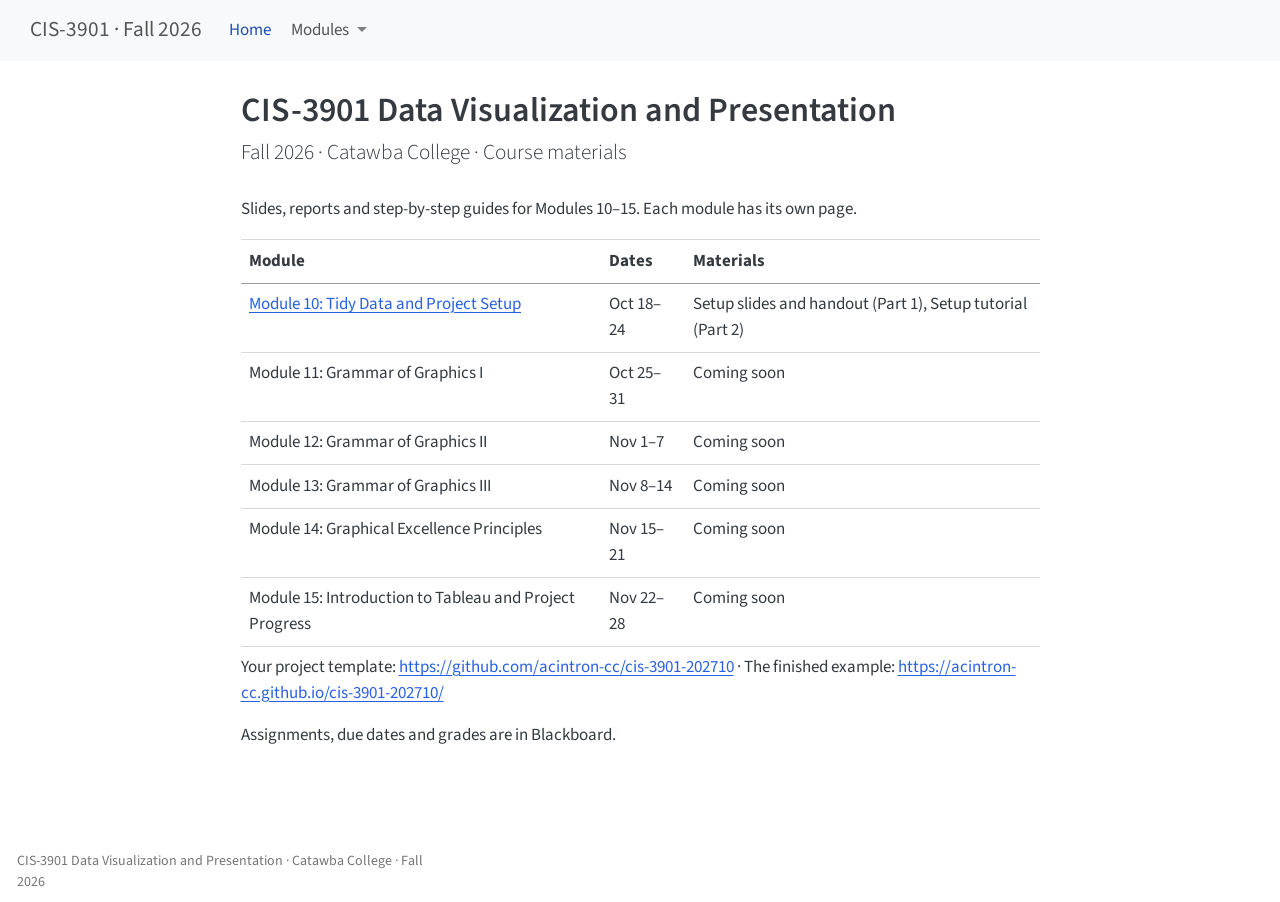
==== docs/index.html @ d6fdb930 "Commit message" ====
<!DOCTYPE html>
<html xmlns="http://www.w3.org/1999/xhtml" lang="en-US" xml:lang="en-US"><head>

<meta charset="utf-8">
<meta name="generator" content="quarto-1.8.27">

<meta name="viewport" content="width=device-width, initial-scale=1.0, user-scalable=yes">


<title>CIS-3901 Data Visualization and Presentation – CIS-3901 · Fall 2026</title>
<style>
code{white-space: pre-wrap;}
span.smallcaps{font-variant: small-caps;}
div.columns{display: flex; gap: min(4vw, 1.5em);}
div.column{flex: auto; overflow-x: auto;}
div.hanging-indent{margin-left: 1.5em; text-indent: -1.5em;}
ul.task-list{list-style: none;}
ul.task-list li input[type="checkbox"] {
  width: 0.8em;
  margin: 0 0.8em 0.2em -1em; /* quarto-specific, see https://github.com/quarto-dev/quarto-cli/issues/4556 */ 
  vertical-align: middle;
}
</style>


<script src="site_libs/quarto-nav/quarto-nav.js"></script>
<script src="site_libs/quarto-nav/headroom.min.js"></script>
<script src="site_libs/clipboard/clipboard.min.js"></script>
<script src="site_libs/quarto-search/autocomplete.umd.js"></script>
<script src="site_libs/quarto-search/fuse.min.js"></script>
<script src="site_libs/quarto-search/quarto-search.js"></script>
<meta name="quarto:offset" content="./">
<script src="site_libs/quarto-html/quarto.js" type="module"></script>
<script src="site_libs/quarto-html/tabsets/tabsets.js" type="module"></script>
<script src="site_libs/quarto-html/axe/axe-check.js" type="module"></script>
<script src="site_libs/quarto-html/popper.min.js"></script>
<script src="site_libs/quarto-html/tippy.umd.min.js"></script>
<script src="site_libs/quarto-html/anchor.min.js"></script>
<link href="site_libs/quarto-html/tippy.css" rel="stylesheet">
<link href="site_libs/quarto-html/quarto-syntax-highlighting-ed96de9b727972fe78a7b5d16c58bf87.css" rel="stylesheet" id="quarto-text-highlighting-styles">
<script src="site_libs/bootstrap/bootstrap.min.js"></script>
<link href="site_libs/bootstrap/bootstrap-icons.css" rel="stylesheet">
<link href="site_libs/bootstrap/bootstrap-6ec4d56ceab3e414357765a6fcb81d40.min.css" rel="stylesheet" append-hash="true" id="quarto-bootstrap" data-mode="light">
<script id="quarto-search-options" type="application/json">{
  "location": "navbar",
  "copy-button": false,
  "collapse-after": 3,
  "panel-placement": "end",
  "type": "overlay",
  "limit": 50,
  "keyboard-shortcut": [
    "f",
    "/",
    "s"
  ],
  "show-item-context": false,
  "language": {
    "search-no-results-text": "No results",
    "search-matching-documents-text": "matching documents",
    "search-copy-link-title": "Copy link to search",
    "search-hide-matches-text": "Hide additional matches",
    "search-more-match-text": "more match in this document",
    "search-more-matches-text": "more matches in this document",
    "search-clear-button-title": "Clear",
    "search-text-placeholder": "",
    "search-detached-cancel-button-title": "Cancel",
    "search-submit-button-title": "Submit",
    "search-label": "Search"
  }
}</script>


</head>

<body class="nav-fixed fullcontent quarto-light">

<div id="quarto-search-results"></div>
  <header id="quarto-header" class="headroom fixed-top">
    <nav class="navbar navbar-expand-lg " data-bs-theme="dark">
      <div class="navbar-container container-fluid">
      <div class="navbar-brand-container mx-auto">
    <a class="navbar-brand" href="./index.html">
    <span class="navbar-title">CIS-3901 · Fall 2026</span>
    </a>
  </div>
            <div id="quarto-search" class="" title="Search"></div>
          <button class="navbar-toggler" type="button" data-bs-toggle="collapse" data-bs-target="#navbarCollapse" aria-controls="navbarCollapse" role="menu" aria-expanded="false" aria-label="Toggle navigation" onclick="if (window.quartoToggleHeadroom) { window.quartoToggleHeadroom(); }">
  <span class="navbar-toggler-icon"></span>
</button>
          <div class="collapse navbar-collapse" id="navbarCollapse">
            <ul class="navbar-nav navbar-nav-scroll me-auto">
  <li class="nav-item">
    <a class="nav-link active" href="./index.html" aria-current="page"> 
<span class="menu-text">Home</span></a>
  </li>  
  <li class="nav-item dropdown ">
    <a class="nav-link dropdown-toggle" href="#" id="nav-menu-modules" role="link" data-bs-toggle="dropdown" aria-expanded="false">
 <span class="menu-text">Modules</span>
    </a>
    <ul class="dropdown-menu" aria-labelledby="nav-menu-modules">    
        <li>
    <a class="dropdown-item" href="./module-10/index.html">
 <span class="dropdown-text">Module 10: Tidy Data and Project Setup</span></a>
  </li>  
    </ul>
  </li>
</ul>
          </div> <!-- /navcollapse -->
            <div class="quarto-navbar-tools">
</div>
      </div> <!-- /container-fluid -->
    </nav>
</header>
<!-- content -->
<div id="quarto-content" class="quarto-container page-columns page-rows-contents page-layout-article page-navbar">
<!-- sidebar -->
<!-- margin-sidebar -->
    
<!-- main -->
<main class="content" id="quarto-document-content">

<header id="title-block-header" class="quarto-title-block default">
<div class="quarto-title">
<h1 class="title">CIS-3901 Data Visualization and Presentation</h1>
<p class="subtitle lead">Fall 2026 · Catawba College · Course materials</p>
</div>



<div class="quarto-title-meta">

    
  
    
  </div>
  


</header>


<p>Slides, reports and step-by-step guides for Modules 10–15. Each module has its own page.</p>
<table class="caption-top table">
<thead>
<tr class="header">
<th>Module</th>
<th>Dates</th>
<th>Materials</th>
</tr>
</thead>
<tbody>
<tr class="odd">
<td><a href="./module-10/index.html">Module 10: Tidy Data and Project Setup</a></td>
<td>Oct 18–24</td>
<td>Setup slides and handout (Part 1), Setup tutorial (Part 2)</td>
</tr>
<tr class="even">
<td>Module 11: Grammar of Graphics I</td>
<td>Oct 25–31</td>
<td>Coming soon</td>
</tr>
<tr class="odd">
<td>Module 12: Grammar of Graphics II</td>
<td>Nov 1–7</td>
<td>Coming soon</td>
</tr>
<tr class="even">
<td>Module 13: Grammar of Graphics III</td>
<td>Nov 8–14</td>
<td>Coming soon</td>
</tr>
<tr class="odd">
<td>Module 14: Graphical Excellence Principles</td>
<td>Nov 15–21</td>
<td>Coming soon</td>
</tr>
<tr class="even">
<td>Module 15: Introduction to Tableau and Project Progress</td>
<td>Nov 22–28</td>
<td>Coming soon</td>
</tr>
</tbody>
</table>
<p>Your project template: <a href="https://github.com/acintron-cc/cis-3901-202710" class="uri">https://github.com/acintron-cc/cis-3901-202710</a> · The finished example: <a href="https://acintron-cc.github.io/cis-3901-202710/" class="uri">https://acintron-cc.github.io/cis-3901-202710/</a></p>
<p>Assignments, due dates and grades are in Blackboard.</p>



</main> <!-- /main -->
<script id="quarto-html-after-body" type="application/javascript">
  window.document.addEventListener("DOMContentLoaded", function (event) {
    const icon = "";
    const anchorJS = new window.AnchorJS();
    anchorJS.options = {
      placement: 'right',
      icon: icon
    };
    anchorJS.add('.anchored');
    const isCodeAnnotation = (el) => {
      for (const clz of el.classList) {
        if (clz.startsWith('code-annotation-')) {                     
          return true;
        }
      }
      return false;
    }
    const onCopySuccess = function(e) {
      // button target
      const button = e.trigger;
      // don't keep focus
      button.blur();
      // flash "checked"
      button.classList.add('code-copy-button-checked');
      var currentTitle = button.getAttribute("title");
      button.setAttribute("title", "Copied!");
      let tooltip;
      if (window.bootstrap) {
        button.setAttribute("data-bs-toggle", "tooltip");
        button.setAttribute("data-bs-placement", "left");
        button.setAttribute("data-bs-title", "Copied!");
        tooltip = new bootstrap.Tooltip(button, 
          { trigger: "manual", 
            customClass: "code-copy-button-tooltip",
            offset: [0, -8]});
        tooltip.show();    
      }
      setTimeout(function() {
        if (tooltip) {
          tooltip.hide();
          button.removeAttribute("data-bs-title");
          button.removeAttribute("data-bs-toggle");
          button.removeAttribute("data-bs-placement");
        }
        button.setAttribute("title", currentTitle);
        button.classList.remove('code-copy-button-checked');
      }, 1000);
      // clear code selection
      e.clearSelection();
    }
    const getTextToCopy = function(trigger) {
      const outerScaffold = trigger.parentElement.cloneNode(true);
      const codeEl = outerScaffold.querySelector('code');
      for (const childEl of codeEl.children) {
        if (isCodeAnnotation(childEl)) {
          childEl.remove();
        }
      }
      return codeEl.innerText;
    }
    const clipboard = new window.ClipboardJS('.code-copy-button:not([data-in-quarto-modal])', {
      text: getTextToCopy
    });
    clipboard.on('success', onCopySuccess);
    if (window.document.getElementById('quarto-embedded-source-code-modal')) {
      const clipboardModal = new window.ClipboardJS('.code-copy-button[data-in-quarto-modal]', {
        text: getTextToCopy,
        container: window.document.getElementById('quarto-embedded-source-code-modal')
      });
      clipboardModal.on('success', onCopySuccess);
    }
      var localhostRegex = new RegExp(/^(?:http|https):\/\/localhost\:?[0-9]*\//);
      var mailtoRegex = new RegExp(/^mailto:/);
        var filterRegex = new RegExp("https:\/\/acintron-cc\.github\.io\/cis-3901-202710-guides\/");
      var isInternal = (href) => {
          return filterRegex.test(href) || localhostRegex.test(href) || mailtoRegex.test(href);
      }
      // Inspect non-navigation links and adorn them if external
     var links = window.document.querySelectorAll('a[href]:not(.nav-link):not(.navbar-brand):not(.toc-action):not(.sidebar-link):not(.sidebar-item-toggle):not(.pagination-link):not(.no-external):not([aria-hidden]):not(.dropdown-item):not(.quarto-navigation-tool):not(.about-link)');
      for (var i=0; i<links.length; i++) {
        const link = links[i];
        if (!isInternal(link.href)) {
          // undo the damage that might have been done by quarto-nav.js in the case of
          // links that we want to consider external
          if (link.dataset.originalHref !== undefined) {
            link.href = link.dataset.originalHref;
          }
        }
      }
    function tippyHover(el, contentFn, onTriggerFn, onUntriggerFn) {
      const config = {
        allowHTML: true,
        maxWidth: 500,
        delay: 100,
        arrow: false,
        appendTo: function(el) {
            return el.parentElement;
        },
        interactive: true,
        interactiveBorder: 10,
        theme: 'quarto',
        placement: 'bottom-start',
      };
      if (contentFn) {
        config.content = contentFn;
      }
      if (onTriggerFn) {
        config.onTrigger = onTriggerFn;
      }
      if (onUntriggerFn) {
        config.onUntrigger = onUntriggerFn;
      }
      window.tippy(el, config); 
    }
    const noterefs = window.document.querySelectorAll('a[role="doc-noteref"]');
    for (var i=0; i<noterefs.length; i++) {
      const ref = noterefs[i];
      tippyHover(ref, function() {
        // use id or data attribute instead here
        let href = ref.getAttribute('data-footnote-href') || ref.getAttribute('href');
        try { href = new URL(href).hash; } catch {}
        const id = href.replace(/^#\/?/, "");
        const note = window.document.getElementById(id);
        if (note) {
          return note.innerHTML;
        } else {
          return "";
        }
      });
    }
    const xrefs = window.document.querySelectorAll('a.quarto-xref');
    const processXRef = (id, note) => {
      // Strip column container classes
      const stripColumnClz = (el) => {
        el.classList.remove("page-full", "page-columns");
        if (el.children) {
          for (const child of el.children) {
            stripColumnClz(child);
          }
        }
      }
      stripColumnClz(note)
      if (id === null || id.startsWith('sec-')) {
        // Special case sections, only their first couple elements
        const container = document.createElement("div");
        if (note.children && note.children.length > 2) {
          container.appendChild(note.children[0].cloneNode(true));
          for (let i = 1; i < note.children.length; i++) {
            const child = note.children[i];
            if (child.tagName === "P" && child.innerText === "") {
              continue;
            } else {
              container.appendChild(child.cloneNode(true));
              break;
            }
          }
          if (window.Quarto?.typesetMath) {
            window.Quarto.typesetMath(container);
          }
          return container.innerHTML
        } else {
          if (window.Quarto?.typesetMath) {
            window.Quarto.typesetMath(note);
          }
          return note.innerHTML;
        }
      } else {
        // Remove any anchor links if they are present
        const anchorLink = note.querySelector('a.anchorjs-link');
        if (anchorLink) {
          anchorLink.remove();
        }
        if (window.Quarto?.typesetMath) {
          window.Quarto.typesetMath(note);
        }
        if (note.classList.contains("callout")) {
          return note.outerHTML;
        } else {
          return note.innerHTML;
        }
      }
    }
    for (var i=0; i<xrefs.length; i++) {
      const xref = xrefs[i];
      tippyHover(xref, undefined, function(instance) {
        instance.disable();
        let url = xref.getAttribute('href');
        let hash = undefined; 
        if (url.startsWith('#')) {
          hash = url;
        } else {
          try { hash = new URL(url).hash; } catch {}
        }
        if (hash) {
          const id = hash.replace(/^#\/?/, "");
          const note = window.document.getElementById(id);
          if (note !== null) {
            try {
              const html = processXRef(id, note.cloneNode(true));
              instance.setContent(html);
            } finally {
              instance.enable();
              instance.show();
            }
          } else {
            // See if we can fetch this
            fetch(url.split('#')[0])
            .then(res => res.text())
            .then(html => {
              const parser = new DOMParser();
              const htmlDoc = parser.parseFromString(html, "text/html");
              const note = htmlDoc.getElementById(id);
              if (note !== null) {
                const html = processXRef(id, note);
                instance.setContent(html);
              } 
            }).finally(() => {
              instance.enable();
              instance.show();
            });
          }
        } else {
          // See if we can fetch a full url (with no hash to target)
          // This is a special case and we should probably do some content thinning / targeting
          fetch(url)
          .then(res => res.text())
          .then(html => {
            const parser = new DOMParser();
            const htmlDoc = parser.parseFromString(html, "text/html");
            const note = htmlDoc.querySelector('main.content');
            if (note !== null) {
              // This should only happen for chapter cross references
              // (since there is no id in the URL)
              // remove the first header
              if (note.children.length > 0 && note.children[0].tagName === "HEADER") {
                note.children[0].remove();
              }
              const html = processXRef(null, note);
              instance.setContent(html);
            } 
          }).finally(() => {
            instance.enable();
            instance.show();
          });
        }
      }, function(instance) {
      });
    }
        let selectedAnnoteEl;
        const selectorForAnnotation = ( cell, annotation) => {
          let cellAttr = 'data-code-cell="' + cell + '"';
          let lineAttr = 'data-code-annotation="' +  annotation + '"';
          const selector = 'span[' + cellAttr + '][' + lineAttr + ']';
          return selector;
        }
        const selectCodeLines = (annoteEl) => {
          const doc = window.document;
          const targetCell = annoteEl.getAttribute("data-target-cell");
          const targetAnnotation = annoteEl.getAttribute("data-target-annotation");
          const annoteSpan = window.document.querySelector(selectorForAnnotation(targetCell, targetAnnotation));
          const lines = annoteSpan.getAttribute("data-code-lines").split(",");
          const lineIds = lines.map((line) => {
            return targetCell + "-" + line;
          })
          let top = null;
          let height = null;
          let parent = null;
          if (lineIds.length > 0) {
              //compute the position of the single el (top and bottom and make a div)
              const el = window.document.getElementById(lineIds[0]);
              top = el.offsetTop;
              height = el.offsetHeight;
              parent = el.parentElement.parentElement;
            if (lineIds.length > 1) {
              const lastEl = window.document.getElementById(lineIds[lineIds.length - 1]);
              const bottom = lastEl.offsetTop + lastEl.offsetHeight;
              height = bottom - top;
            }
            if (top !== null && height !== null && parent !== null) {
              // cook up a div (if necessary) and position it 
              let div = window.document.getElementById("code-annotation-line-highlight");
              if (div === null) {
                div = window.document.createElement("div");
                div.setAttribute("id", "code-annotation-line-highlight");
                div.style.position = 'absolute';
                parent.appendChild(div);
              }
              div.style.top = top - 2 + "px";
              div.style.height = height + 4 + "px";
              div.style.left = 0;
              let gutterDiv = window.document.getElementById("code-annotation-line-highlight-gutter");
              if (gutterDiv === null) {
                gutterDiv = window.document.createElement("div");
                gutterDiv.setAttribute("id", "code-annotation-line-highlight-gutter");
                gutterDiv.style.position = 'absolute';
                const codeCell = window.document.getElementById(targetCell);
                const gutter = codeCell.querySelector('.code-annotation-gutter');
                gutter.appendChild(gutterDiv);
              }
              gutterDiv.style.top = top - 2 + "px";
              gutterDiv.style.height = height + 4 + "px";
            }
            selectedAnnoteEl = annoteEl;
          }
        };
        const unselectCodeLines = () => {
          const elementsIds = ["code-annotation-line-highlight", "code-annotation-line-highlight-gutter"];
          elementsIds.forEach((elId) => {
            const div = window.document.getElementById(elId);
            if (div) {
              div.remove();
            }
          });
          selectedAnnoteEl = undefined;
        };
          // Handle positioning of the toggle
      window.addEventListener(
        "resize",
        throttle(() => {
          elRect = undefined;
          if (selectedAnnoteEl) {
            selectCodeLines(selectedAnnoteEl);
          }
        }, 10)
      );
      function throttle(fn, ms) {
      let throttle = false;
      let timer;
        return (...args) => {
          if(!throttle) { // first call gets through
              fn.apply(this, args);
              throttle = true;
          } else { // all the others get throttled
              if(timer) clearTimeout(timer); // cancel #2
              timer = setTimeout(() => {
                fn.apply(this, args);
                timer = throttle = false;
              }, ms);
          }
        };
      }
        // Attach click handler to the DT
        const annoteDls = window.document.querySelectorAll('dt[data-target-cell]');
        for (const annoteDlNode of annoteDls) {
          annoteDlNode.addEventListener('click', (event) => {
            const clickedEl = event.target;
            if (clickedEl !== selectedAnnoteEl) {
              unselectCodeLines();
              const activeEl = window.document.querySelector('dt[data-target-cell].code-annotation-active');
              if (activeEl) {
                activeEl.classList.remove('code-annotation-active');
              }
              selectCodeLines(clickedEl);
              clickedEl.classList.add('code-annotation-active');
            } else {
              // Unselect the line
              unselectCodeLines();
              clickedEl.classList.remove('code-annotation-active');
            }
          });
        }
    const findCites = (el) => {
      const parentEl = el.parentElement;
      if (parentEl) {
        const cites = parentEl.dataset.cites;
        if (cites) {
          return {
            el,
            cites: cites.split(' ')
          };
        } else {
          return findCites(el.parentElement)
        }
      } else {
        return undefined;
      }
    };
    var bibliorefs = window.document.querySelectorAll('a[role="doc-biblioref"]');
    for (var i=0; i<bibliorefs.length; i++) {
      const ref = bibliorefs[i];
      const citeInfo = findCites(ref);
      if (citeInfo) {
        tippyHover(citeInfo.el, function() {
          var popup = window.document.createElement('div');
          citeInfo.cites.forEach(function(cite) {
            var citeDiv = window.document.createElement('div');
            citeDiv.classList.add('hanging-indent');
            citeDiv.classList.add('csl-entry');
            var biblioDiv = window.document.getElementById('ref-' + cite);
            if (biblioDiv) {
              citeDiv.innerHTML = biblioDiv.innerHTML;
            }
            popup.appendChild(citeDiv);
          });
          return popup.innerHTML;
        });
      }
    }
  });
  </script>
</div> <!-- /content -->
<footer class="footer">
  <div class="nav-footer">
    <div class="nav-footer-left">
<p>CIS-3901 Data Visualization and Presentation · Catawba College · Fall 2026</p>
</div>   
    <div class="nav-footer-center">
      &nbsp;
    </div>
    <div class="nav-footer-right">
      &nbsp;
    </div>
  </div>
</footer>




</body></html>
---- docs/site_libs/quarto-html/tippy.css ----
.tippy-box[data-animation=fade][data-state=hidden]{opacity:0}[data-tippy-root]{max-width:calc(100vw - 10px)}.tippy-box{position:relative;background-color:#333;color:#fff;border-radius:4px;font-size:14px;line-height:1.4;white-space:normal;outline:0;transition-property:transform,visibility,opacity}.tippy-box[data-placement^=top]>.tippy-arrow{bottom:0}.tippy-box[data-placement^=top]>.tippy-arrow:before{bottom:-7px;left:0;border-width:8px 8px 0;border-top-color:initial;transform-origin:center top}.tippy-box[data-placement^=bottom]>.tippy-arrow{top:0}.tippy-box[data-placement^=bottom]>.tippy-arrow:before{top:-7px;left:0;border-width:0 8px 8px;border-bottom-color:initial;transform-origin:center bottom}.tippy-box[data-placement^=left]>.tippy-arrow{right:0}.tippy-box[data-placement^=left]>.tippy-arrow:before{border-width:8px 0 8px 8px;border-left-color:initial;right:-7px;transform-origin:center left}.tippy-box[data-placement^=right]>.tippy-arrow{left:0}.tippy-box[data-placement^=right]>.tippy-arrow:before{left:-7px;border-width:8px 8px 8px 0;border-right-color:initial;transform-origin:center right}.tippy-box[data-inertia][data-state=visible]{transition-timing-function:cubic-bezier(.54,1.5,.38,1.11)}.tippy-arrow{width:16px;height:16px;color:#333}.tippy-arrow:before{content:"";position:absolute;border-color:transparent;border-style:solid}.tippy-content{position:relative;padding:5px 9px;z-index:1}
---- docs/site_libs/quarto-html/quarto-syntax-highlighting-ed96de9b727972fe78a7b5d16c58bf87.css ----
/* quarto syntax highlight colors */
:root {
  --quarto-hl-ot-color: #003B4F;
  --quarto-hl-at-color: #657422;
  --quarto-hl-ss-color: #20794D;
  --quarto-hl-an-color: #5E5E5E;
  --quarto-hl-fu-color: #4758AB;
  --quarto-hl-st-color: #20794D;
  --quarto-hl-cf-color: #003B4F;
  --quarto-hl-op-color: #5E5E5E;
  --quarto-hl-er-color: #AD0000;
  --quarto-hl-bn-color: #AD0000;
  --quarto-hl-al-color: #AD0000;
  --quarto-hl-va-color: #111111;
  --quarto-hl-bu-color: inherit;
  --quarto-hl-ex-color: inherit;
  --quarto-hl-pp-color: #AD0000;
  --quarto-hl-in-color: #5E5E5E;
  --quarto-hl-vs-color: #20794D;
  --quarto-hl-wa-color: #5E5E5E;
  --quarto-hl-do-color: #5E5E5E;
  --quarto-hl-im-color: #00769E;
  --quarto-hl-ch-color: #20794D;
  --quarto-hl-dt-color: #AD0000;
  --quarto-hl-fl-color: #AD0000;
  --quarto-hl-co-color: #5E5E5E;
  --quarto-hl-cv-color: #5E5E5E;
  --quarto-hl-cn-color: #8f5902;
  --quarto-hl-sc-color: #5E5E5E;
  --quarto-hl-dv-color: #AD0000;
  --quarto-hl-kw-color: #003B4F;
}

/* other quarto variables */
:root {
  --quarto-font-monospace: SFMono-Regular, Menlo, Monaco, Consolas, "Liberation Mono", "Courier New", monospace;
}

/* syntax highlight based on Pandoc's rules */
pre > code.sourceCode > span {
  color: #003B4F;
}

code.sourceCode > span {
  color: #003B4F;
}

div.sourceCode,
div.sourceCode pre.sourceCode {
  color: #003B4F;
}

/* Normal */
code span {
  color: #003B4F;
}

/* Alert */
code span.al {
  color: #AD0000;
  font-style: inherit;
}

/* Annotation */
code span.an {
  color: #5E5E5E;
  font-style: inherit;
}

/* Attribute */
code span.at {
  color: #657422;
  font-style: inherit;
}

/* BaseN */
code span.bn {
  color: #AD0000;
  font-style: inherit;
}

/* BuiltIn */
code span.bu {
  font-style: inherit;
}

/* ControlFlow */
code span.cf {
  color: #003B4F;
  font-weight: bold;
  font-style: inherit;
}

/* Char */
code span.ch {
  color: #20794D;
  font-style: inherit;
}

/* Constant */
code span.cn {
  color: #8f5902;
  font-style: inherit;
}

/* Comment */
code span.co {
  color: #5E5E5E;
  font-style: inherit;
}

/* CommentVar */
code span.cv {
  color: #5E5E5E;
  font-style: italic;
}

/* Documentation */
code span.do {
  color: #5E5E5E;
  font-style: italic;
}

/* DataType */
code span.dt {
  color: #AD0000;
  font-style: inherit;
}

/* DecVal */
code span.dv {
  color: #AD0000;
  font-style: inherit;
}

/* Error */
code span.er {
  color: #AD0000;
  font-style: inherit;
}

/* Extension */
code span.ex {
  font-style: inherit;
}

/* Float */
code span.fl {
  color: #AD0000;
  font-style: inherit;
}

/* Function */
code span.fu {
  color: #4758AB;
  font-style: inherit;
}

/* Import */
code span.im {
  color: #00769E;
  font-style: inherit;
}

/* Information */
code span.in {
  color: #5E5E5E;
  font-style: inherit;
}

/* Keyword */
code span.kw {
  color: #003B4F;
  font-weight: bold;
  font-style: inherit;
}

/* Operator */
code span.op {
  color: #5E5E5E;
  font-style: inherit;
}

/* Other */
code span.ot {
  color: #003B4F;
  font-style: inherit;
}

/* Preprocessor */
code span.pp {
  color: #AD0000;
  font-style: inherit;
}

/* SpecialChar */
code span.sc {
  color: #5E5E5E;
  font-style: inherit;
}

/* SpecialString */
code span.ss {
  color: #20794D;
  font-style: inherit;
}

/* String */
code span.st {
  color: #20794D;
  font-style: inherit;
}

/* Variable */
code span.va {
  color: #111111;
  font-style: inherit;
}

/* VerbatimString */
code span.vs {
  color: #20794D;
  font-style: inherit;
}

/* Warning */
code span.wa {
  color: #5E5E5E;
  font-style: italic;
}

.prevent-inlining {
  content: "</";
}

/*# sourceMappingURL=0920dd6d7437995b8cdf7429764427b1.css.map */
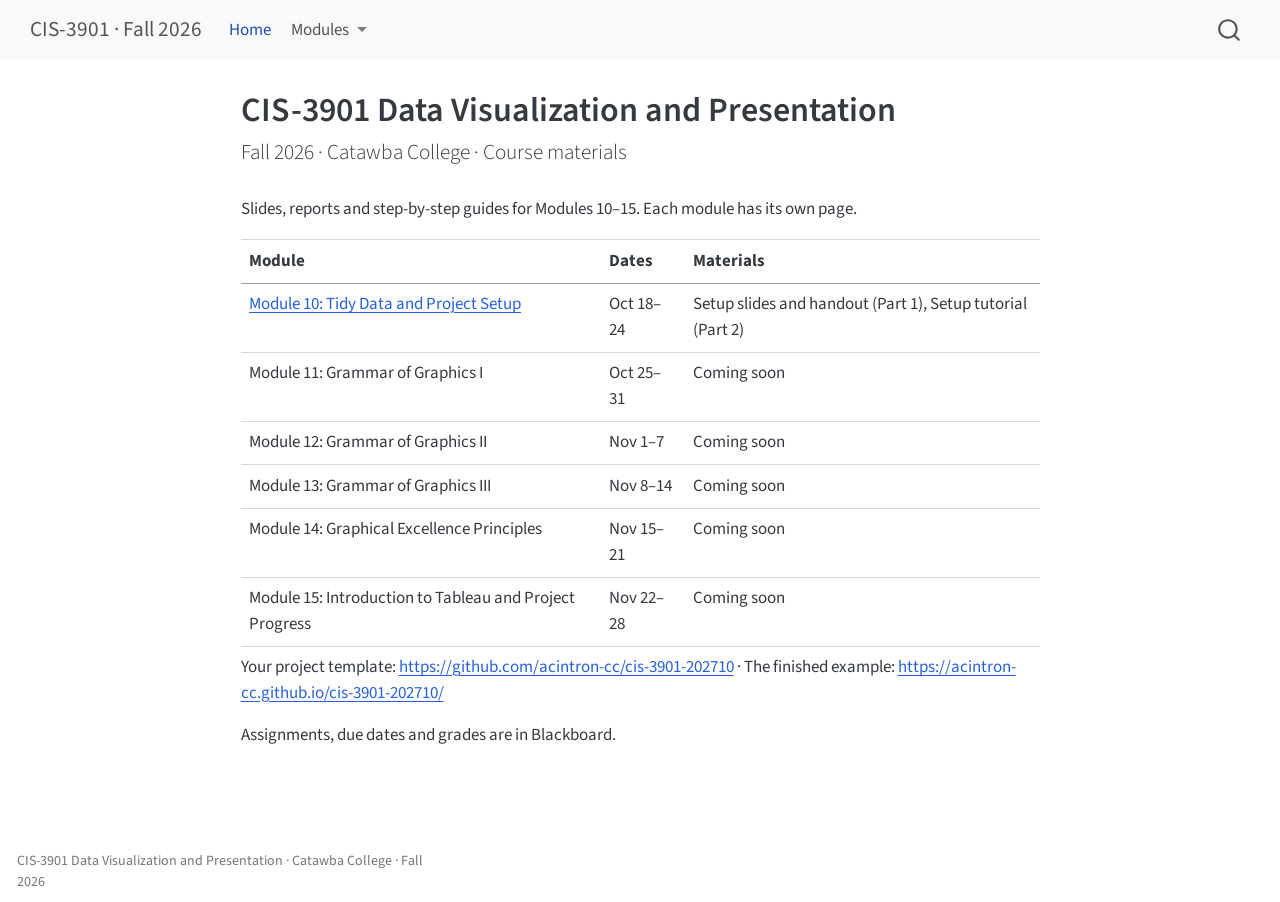
==== commit 992d9b9d: "Add Module 11 practice page; re-render site with Quarto 1.9.38 Co-Authored-By: Claude Opus 5.5 <nore" ====
--- a/docs/index.html
+++ b/docs/index.html
@@ -2,13 +2,16 @@
 <html xmlns="http://www.w3.org/1999/xhtml" lang="en-US" xml:lang="en-US"><head>
 
 <meta charset="utf-8">
-<meta name="generator" content="quarto-1.8.27">
+<meta name="generator" content="quarto-1.9.38">
 
 <meta name="viewport" content="width=device-width, initial-scale=1.0, user-scalable=yes">
 
 
 <title>CIS-3901 Data Visualization and Presentation – CIS-3901 · Fall 2026</title>
 <style>
+/* Default styles provided by pandoc.
+** See https://pandoc.org/MANUAL.html#variables-for-html for config info.
+*/
 code{white-space: pre-wrap;}
 span.smallcaps{font-variant: small-caps;}
 div.columns{display: flex; gap: min(4vw, 1.5em);}
@@ -32,15 +35,14 @@
 <meta name="quarto:offset" content="./">
 <script src="site_libs/quarto-html/quarto.js" type="module"></script>
 <script src="site_libs/quarto-html/tabsets/tabsets.js" type="module"></script>
-<script src="site_libs/quarto-html/axe/axe-check.js" type="module"></script>
 <script src="site_libs/quarto-html/popper.min.js"></script>
 <script src="site_libs/quarto-html/tippy.umd.min.js"></script>
 <script src="site_libs/quarto-html/anchor.min.js"></script>
 <link href="site_libs/quarto-html/tippy.css" rel="stylesheet">
-<link href="site_libs/quarto-html/quarto-syntax-highlighting-ed96de9b727972fe78a7b5d16c58bf87.css" rel="stylesheet" id="quarto-text-highlighting-styles">
+<link href="site_libs/quarto-html/quarto-syntax-highlighting-15634bcf2e68342d4ad2dfa704d543f6.css" rel="stylesheet" id="quarto-text-highlighting-styles">
 <script src="site_libs/bootstrap/bootstrap.min.js"></script>
 <link href="site_libs/bootstrap/bootstrap-icons.css" rel="stylesheet">
-<link href="site_libs/bootstrap/bootstrap-6ec4d56ceab3e414357765a6fcb81d40.min.css" rel="stylesheet" append-hash="true" id="quarto-bootstrap" data-mode="light">
+<link href="site_libs/bootstrap/bootstrap-6388ad00bb6ecaefa25b9a98db1edf18.min.css" rel="stylesheet" append-hash="true" id="quarto-bootstrap" data-mode="light">
 <script id="quarto-search-options" type="application/json">{
   "location": "navbar",
   "copy-button": false,
@@ -101,6 +103,10 @@
         <li>
     <a class="dropdown-item" href="./module-10/index.html">
  <span class="dropdown-text">Module 10: Tidy Data and Project Setup</span></a>
+  </li>  
+        <li>
+    <a class="dropdown-item" href="./module-11/index.html">
+ <span class="dropdown-text">Module 11: Grammar of Graphics I</span></a>
   </li>  
     </ul>
   </li>
--- a/docs/site_libs/quarto-html/quarto-syntax-highlighting-15634bcf2e68342d4ad2dfa704d543f6.css
+++ b/docs/site_libs/quarto-html/quarto-syntax-highlighting-15634bcf2e68342d4ad2dfa704d543f6.css
@@ -0,0 +1,236 @@
+/* quarto syntax highlight colors */
+:root {
+  --quarto-hl-ot-color: #003B4F;
+  --quarto-hl-at-color: #657422;
+  --quarto-hl-ss-color: #20794D;
+  --quarto-hl-an-color: #5E5E5E;
+  --quarto-hl-fu-color: #4758AB;
+  --quarto-hl-st-color: #20794D;
+  --quarto-hl-cf-color: #003B4F;
+  --quarto-hl-op-color: #5E5E5E;
+  --quarto-hl-er-color: #AD0000;
+  --quarto-hl-bn-color: #AD0000;
+  --quarto-hl-al-color: #AD0000;
+  --quarto-hl-va-color: #111111;
+  --quarto-hl-bu-color: inherit;
+  --quarto-hl-ex-color: inherit;
+  --quarto-hl-pp-color: #AD0000;
+  --quarto-hl-in-color: #5E5E5E;
+  --quarto-hl-vs-color: #20794D;
+  --quarto-hl-wa-color: #5E5E5E;
+  --quarto-hl-do-color: #5E5E5E;
+  --quarto-hl-im-color: #00769E;
+  --quarto-hl-ch-color: #20794D;
+  --quarto-hl-dt-color: #AD0000;
+  --quarto-hl-fl-color: #AD0000;
+  --quarto-hl-co-color: #5E5E5E;
+  --quarto-hl-cv-color: #5E5E5E;
+  --quarto-hl-cn-color: #8f5902;
+  --quarto-hl-sc-color: #5E5E5E;
+  --quarto-hl-dv-color: #AD0000;
+  --quarto-hl-kw-color: #003B4F;
+}
+
+/* other quarto variables */
+:root {
+  --quarto-font-monospace: SFMono-Regular, Menlo, Monaco, Consolas, "Liberation Mono", "Courier New", monospace;
+}
+
+/* syntax highlight based on Pandoc's rules */
+pre > code.sourceCode > span {
+  color: #003B4F;
+}
+
+code.sourceCode > span {
+  color: #003B4F;
+}
+
+div.sourceCode,
+div.sourceCode pre.sourceCode {
+  color: #003B4F;
+}
+
+/* Normal */
+code span {
+  color: #003B4F;
+}
+
+/* Alert */
+code span.al {
+  color: #AD0000;
+  font-style: inherit;
+}
+
+/* Annotation */
+code span.an {
+  color: #5E5E5E;
+  font-style: inherit;
+}
+
+/* Attribute */
+code span.at {
+  color: #657422;
+  font-style: inherit;
+}
+
+/* BaseN */
+code span.bn {
+  color: #AD0000;
+  font-style: inherit;
+}
+
+/* BuiltIn */
+code span.bu {
+  font-style: inherit;
+}
+
+/* ControlFlow */
+code span.cf {
+  color: #003B4F;
+  font-weight: bold;
+  font-style: inherit;
+}
+
+/* Char */
+code span.ch {
+  color: #20794D;
+  font-style: inherit;
+}
+
+/* Constant */
+code span.cn {
+  color: #8f5902;
+  font-style: inherit;
+}
+
+/* Comment */
+code span.co {
+  color: #5E5E5E;
+  font-style: inherit;
+}
+
+/* CommentVar */
+code span.cv {
+  color: #5E5E5E;
+  font-style: italic;
+}
+
+/* Documentation */
+code span.do {
+  color: #5E5E5E;
+  font-style: italic;
+}
+
+/* DataType */
+code span.dt {
+  color: #AD0000;
+  font-style: inherit;
+}
+
+/* DecVal */
+code span.dv {
+  color: #AD0000;
+  font-style: inherit;
+}
+
+/* Error */
+code span.er {
+  color: #AD0000;
+  font-style: inherit;
+}
+
+/* Extension */
+code span.ex {
+  font-style: inherit;
+}
+
+/* Float */
+code span.fl {
+  color: #AD0000;
+  font-style: inherit;
+}
+
+/* Function */
+code span.fu {
+  color: #4758AB;
+  font-style: inherit;
+}
+
+/* Import */
+code span.im {
+  color: #00769E;
+  font-style: inherit;
+}
+
+/* Information */
+code span.in {
+  color: #5E5E5E;
+  font-style: inherit;
+}
+
+/* Keyword */
+code span.kw {
+  color: #003B4F;
+  font-weight: bold;
+  font-style: inherit;
+}
+
+/* Operator */
+code span.op {
+  color: #5E5E5E;
+  font-style: inherit;
+}
+
+/* Other */
+code span.ot {
+  color: #003B4F;
+  font-style: inherit;
+}
+
+/* Preprocessor */
+code span.pp {
+  color: #AD0000;
+  font-style: inherit;
+}
+
+/* SpecialChar */
+code span.sc {
+  color: #5E5E5E;
+  font-style: inherit;
+}
+
+/* SpecialString */
+code span.ss {
+  color: #20794D;
+  font-style: inherit;
+}
+
+/* String */
+code span.st {
+  color: #20794D;
+  font-style: inherit;
+}
+
+/* Variable */
+code span.va {
+  color: #111111;
+  font-style: inherit;
+}
+
+/* VerbatimString */
+code span.vs {
+  color: #20794D;
+  font-style: inherit;
+}
+
+/* Warning */
+code span.wa {
+  color: #5E5E5E;
+  font-style: italic;
+}
+
+.prevent-inlining {
+  content: "</";
+}
+
+/*# sourceMappingURL=f23921c56f73e400b49028c9186a1aa0.css.map */
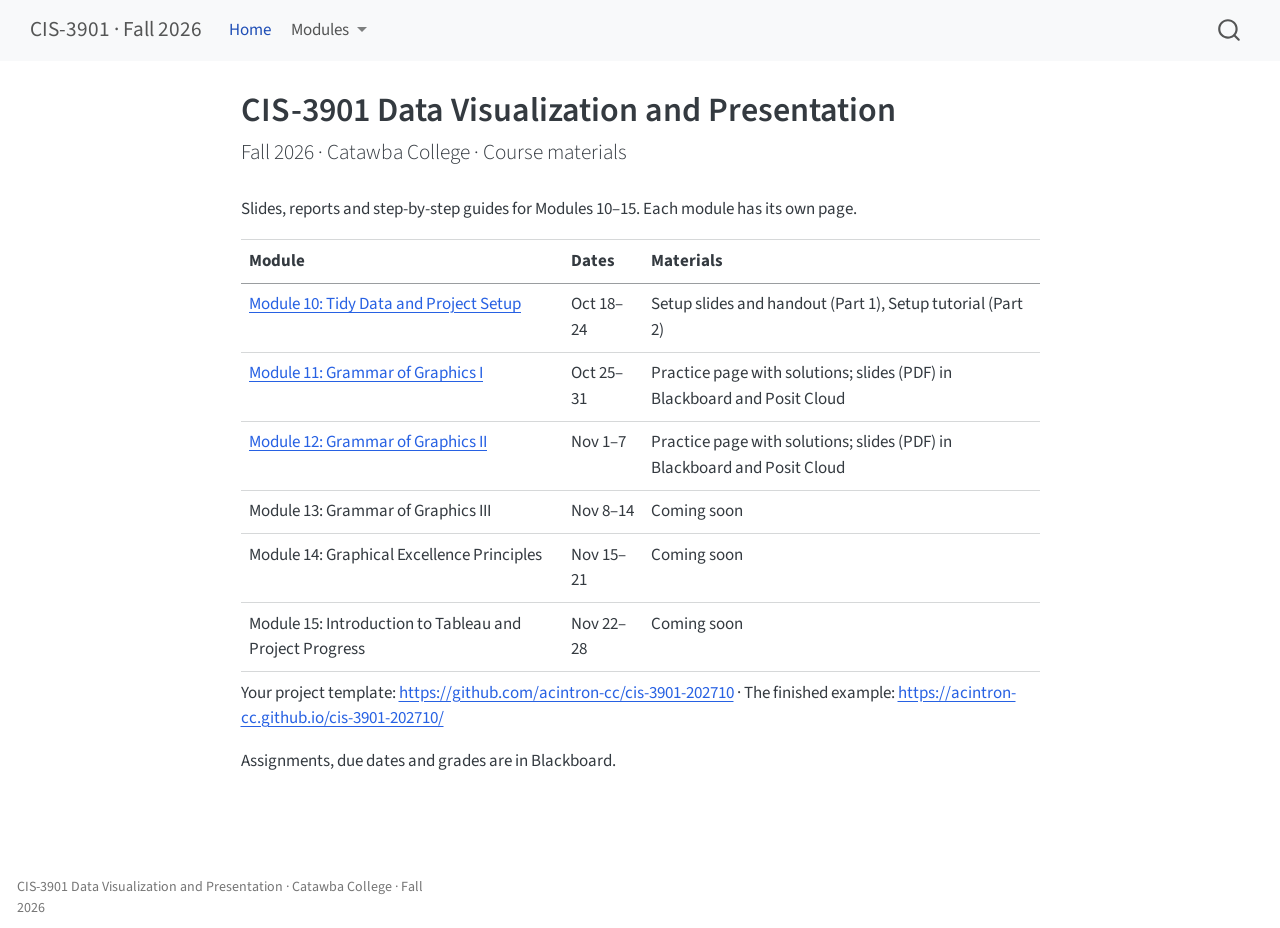
==== commit 1d5b6cad: "Publish Module 12 and link Modules 11-12 from the home page Add the Module 12 module and practice pa" ====
--- a/docs/index.html
+++ b/docs/index.html
@@ -108,6 +108,10 @@
     <a class="dropdown-item" href="./module-11/index.html">
  <span class="dropdown-text">Module 11: Grammar of Graphics I</span></a>
   </li>  
+        <li>
+    <a class="dropdown-item" href="./module-12/index.html">
+ <span class="dropdown-text">Module 12: Grammar of Graphics II</span></a>
+  </li>  
     </ul>
   </li>
 </ul>
@@ -161,14 +165,14 @@
 <td>Setup slides and handout (Part 1), Setup tutorial (Part 2)</td>
 </tr>
 <tr class="even">
-<td>Module 11: Grammar of Graphics I</td>
+<td><a href="./module-11/index.html">Module 11: Grammar of Graphics I</a></td>
 <td>Oct 25–31</td>
-<td>Coming soon</td>
+<td>Practice page with solutions; slides (PDF) in Blackboard and Posit Cloud</td>
 </tr>
 <tr class="odd">
-<td>Module 12: Grammar of Graphics II</td>
+<td><a href="./module-12/index.html">Module 12: Grammar of Graphics II</a></td>
 <td>Nov 1–7</td>
-<td>Coming soon</td>
+<td>Practice page with solutions; slides (PDF) in Blackboard and Posit Cloud</td>
 </tr>
 <tr class="even">
 <td>Module 13: Grammar of Graphics III</td>
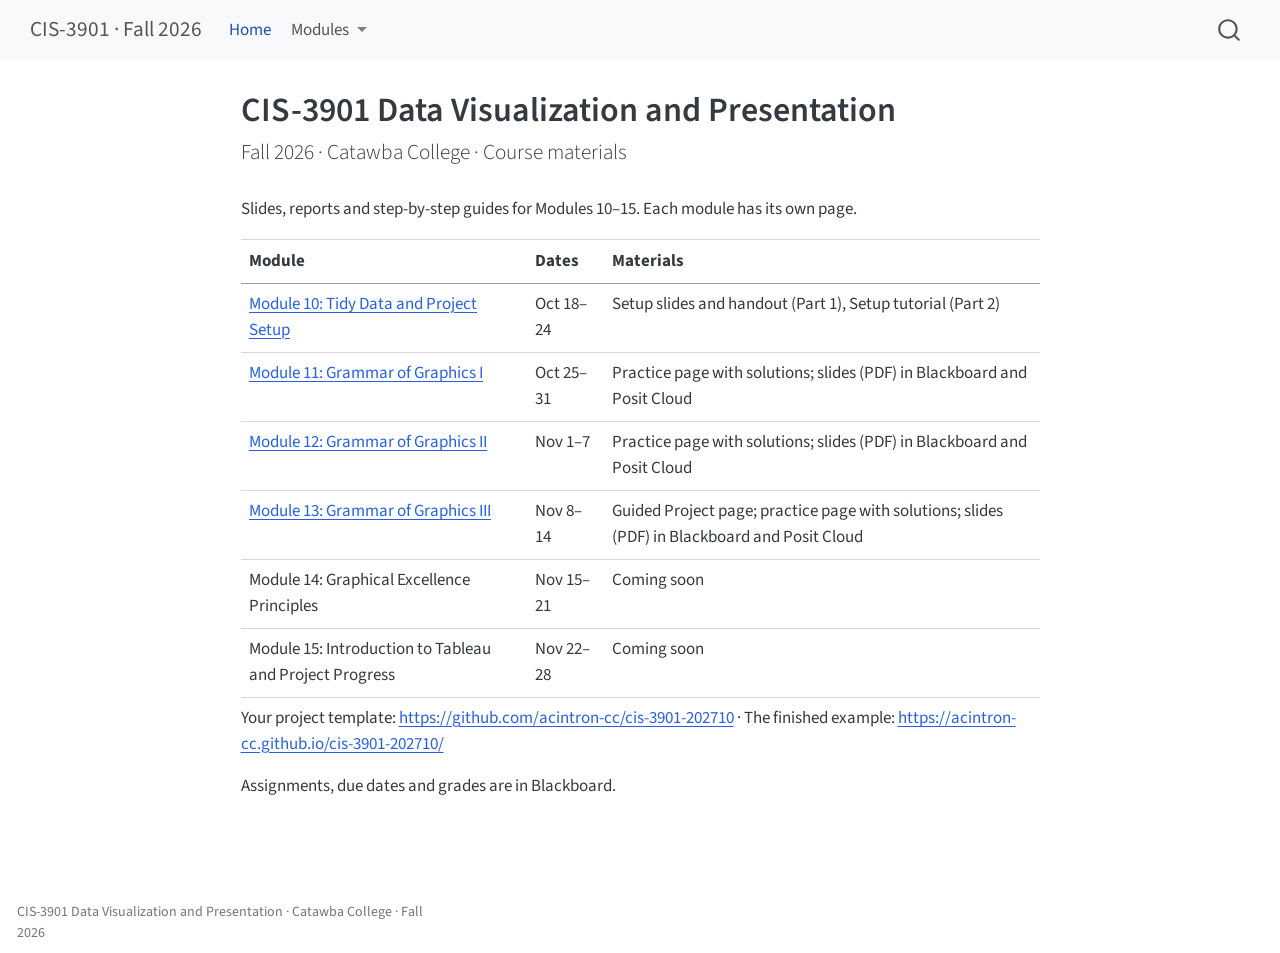
==== commit 2db42c8f: "Module 13: Guided Project page, practice page D1-D9, navbar and home row - module-13/guided-project." ====
--- a/docs/index.html
+++ b/docs/index.html
@@ -112,6 +112,10 @@
     <a class="dropdown-item" href="./module-12/index.html">
  <span class="dropdown-text">Module 12: Grammar of Graphics II</span></a>
   </li>  
+        <li>
+    <a class="dropdown-item" href="./module-13/index.html">
+ <span class="dropdown-text">Module 13: Grammar of Graphics III</span></a>
+  </li>  
     </ul>
   </li>
 </ul>
@@ -175,9 +179,9 @@
 <td>Practice page with solutions; slides (PDF) in Blackboard and Posit Cloud</td>
 </tr>
 <tr class="even">
-<td>Module 13: Grammar of Graphics III</td>
+<td><a href="./module-13/index.html">Module 13: Grammar of Graphics III</a></td>
 <td>Nov 8–14</td>
-<td>Coming soon</td>
+<td>Guided Project page; practice page with solutions; slides (PDF) in Blackboard and Posit Cloud</td>
 </tr>
 <tr class="odd">
 <td>Module 14: Graphical Excellence Principles</td>
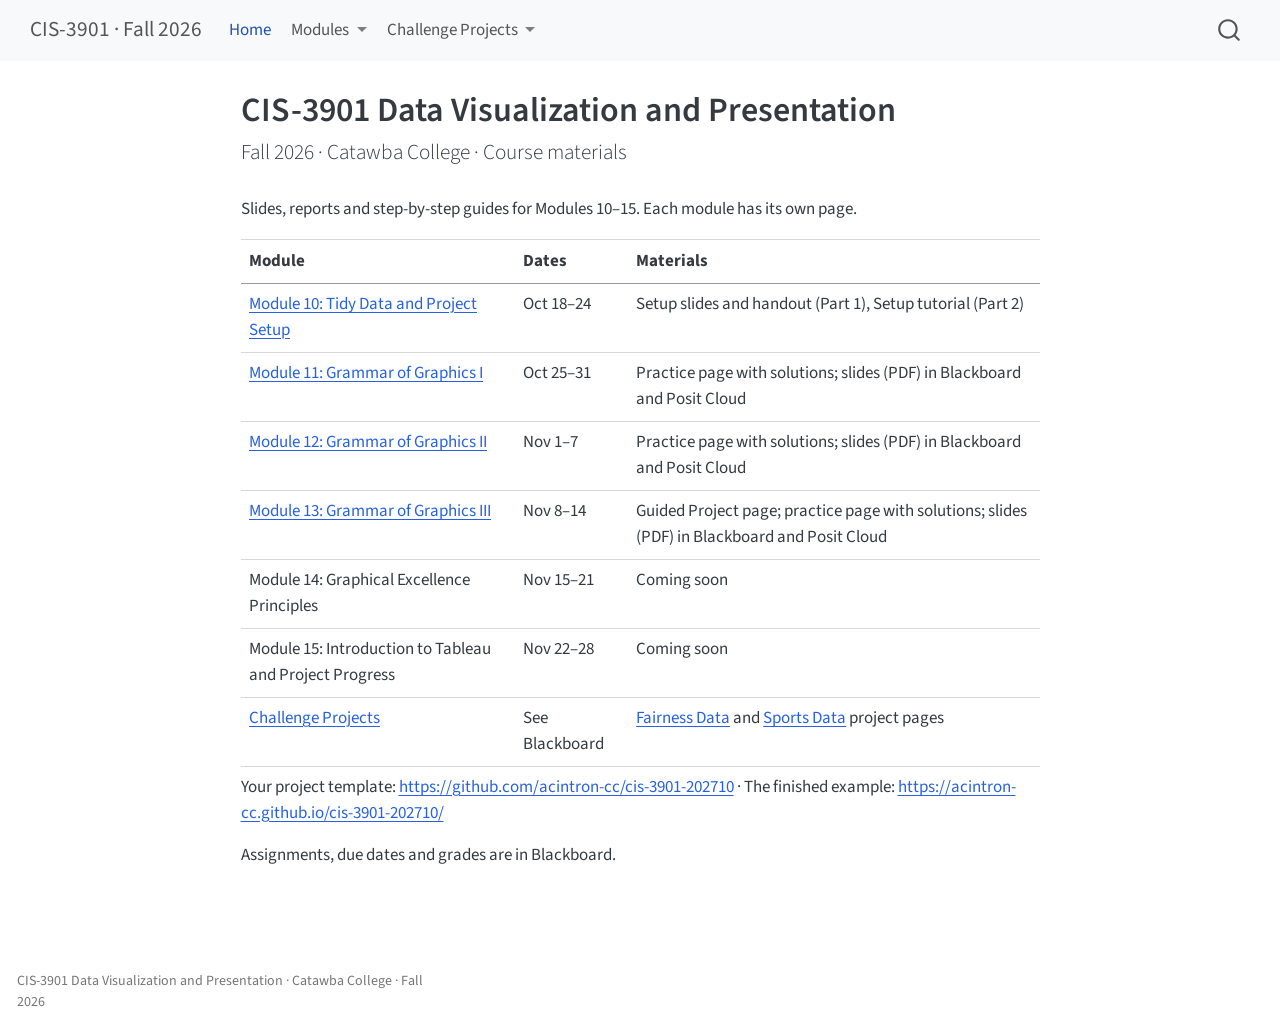
==== commit 2a4482f9: "Challenge Project pages: Fairness Data and Sports Data Co-Authored-By: Claude Opus 5.5 <noreply@anth" ====
--- a/docs/index.html
+++ b/docs/index.html
@@ -118,6 +118,25 @@
   </li>  
     </ul>
   </li>
+  <li class="nav-item dropdown ">
+    <a class="nav-link dropdown-toggle" href="#" id="nav-menu-challenge-projects" role="link" data-bs-toggle="dropdown" aria-expanded="false">
+ <span class="menu-text">Challenge Projects</span>
+    </a>
+    <ul class="dropdown-menu" aria-labelledby="nav-menu-challenge-projects">    
+        <li>
+    <a class="dropdown-item" href="./challenge-projects/index.html">
+ <span class="dropdown-text">Overview</span></a>
+  </li>  
+        <li>
+    <a class="dropdown-item" href="./challenge-projects/fairness-data.html">
+ <span class="dropdown-text">Challenge Project: Fairness Data</span></a>
+  </li>  
+        <li>
+    <a class="dropdown-item" href="./challenge-projects/sports-data.html">
+ <span class="dropdown-text">Challenge Project: Sports Data</span></a>
+  </li>  
+    </ul>
+  </li>
 </ul>
           </div> <!-- /navcollapse -->
             <div class="quarto-navbar-tools">
@@ -192,6 +211,11 @@
 <td>Module 15: Introduction to Tableau and Project Progress</td>
 <td>Nov 22–28</td>
 <td>Coming soon</td>
+</tr>
+<tr class="odd">
+<td><a href="./challenge-projects/index.html">Challenge Projects</a></td>
+<td>See Blackboard</td>
+<td><a href="./challenge-projects/fairness-data.html">Fairness Data</a> and <a href="./challenge-projects/sports-data.html">Sports Data</a> project pages</td>
 </tr>
 </tbody>
 </table>
